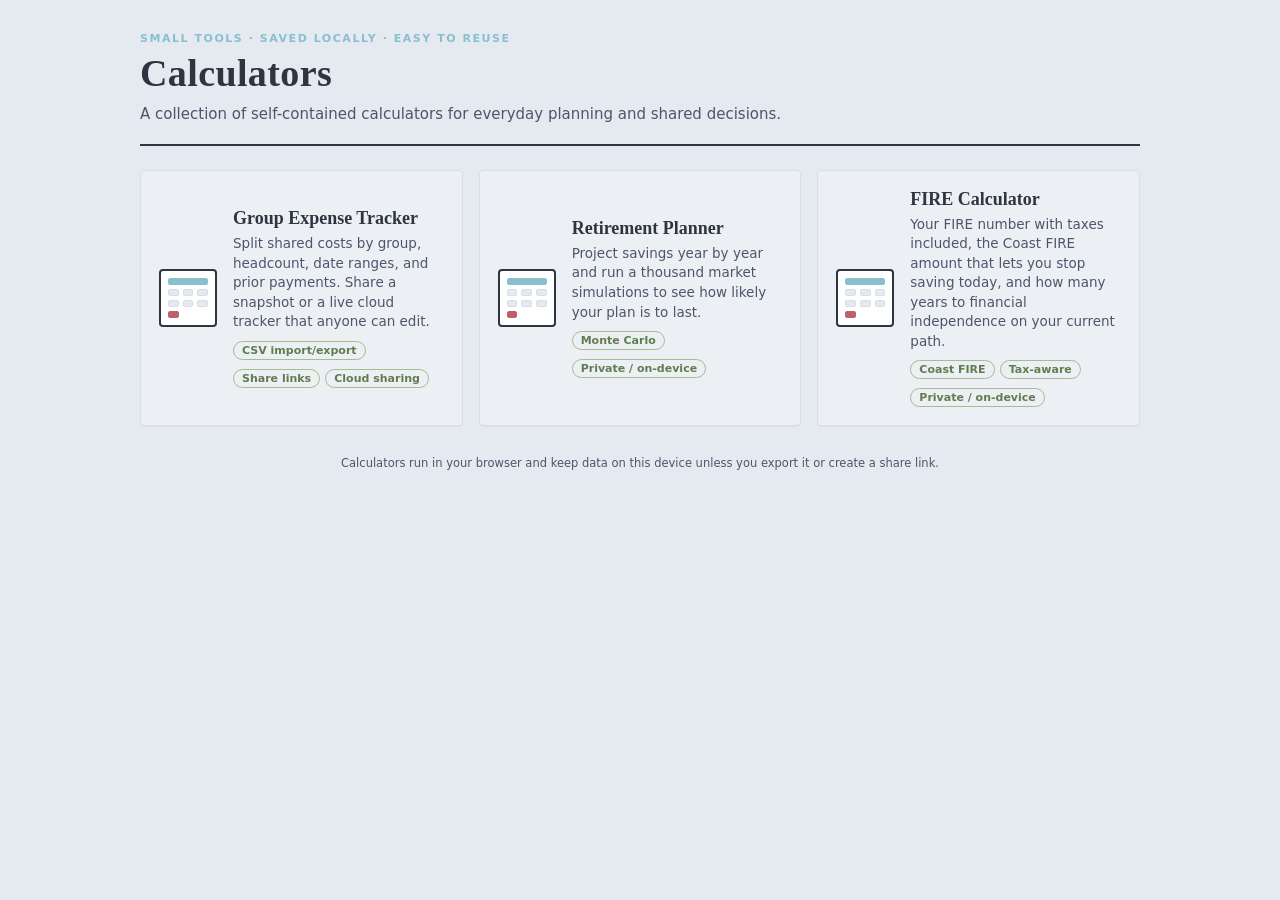
==== index.html @ 29c92a15 "Add FIRE calculator with tax-aware number, Coast FIRE, and years-to-FI" ====
<!DOCTYPE html>
<html lang="en">
<head>
<meta charset="UTF-8">
<meta name="viewport" content="width=device-width, initial-scale=1">
<title>Calculators</title>
<style>
  :root{
    --navy:#2e3440;
    --teal:#88c0d0;
    --sand:#e5e9f0;
    --paper:#eceff4;
    --ink:#2e3440;
    --muted:#4c566a;
    --coral:#bf616a;
    --line:#d8dee9;
    --green:#a3be8c;
  }
  *{box-sizing:border-box;}
  body{margin:0;background:var(--sand);color:var(--ink);font-family:'Segoe UI',system-ui,-apple-system,sans-serif;padding:32px 16px 64px;}
  .wrap{max-width:1000px;margin:0 auto;}
  header{border-bottom:2px solid var(--navy);padding-bottom:18px;margin-bottom:24px;}
  .eyebrow{font-size:11px;letter-spacing:.14em;text-transform:uppercase;color:var(--teal);font-weight:700;margin-bottom:6px;}
  h1{font-family:Georgia,'Iowan Old Style',serif;font-size:38px;margin:0 0 8px;color:var(--navy);letter-spacing:.01em;}
  .sub{color:var(--muted);font-size:15px;line-height:1.5;max-width:650px;margin:0;}
  .grid{display:grid;grid-template-columns:repeat(auto-fit,minmax(260px,1fr));gap:16px;}
  .calc-card{display:grid;grid-template-columns:58px 1fr;gap:16px;align-items:center;background:var(--paper);border:1px solid var(--line);border-radius:4px;padding:18px;text-decoration:none;color:inherit;box-shadow:0 1px 0 rgba(31,48,64,.04);}
  .calc-card:hover{border-color:var(--navy);box-shadow:0 4px 18px rgba(46,52,64,.09);transform:translateY(-1px);}
  .calc-icon{width:58px;height:58px;border:2px solid var(--navy);border-radius:4px;background:#fff;display:grid;grid-template-columns:repeat(3,1fr);gap:4px;padding:7px;}
  .calc-icon span{border:1px solid var(--line);border-radius:2px;background:var(--sand);}
  .calc-icon span:nth-child(1){grid-column:1 / 4;background:var(--teal);border-color:var(--teal);}
  .calc-icon span:nth-child(8){background:var(--coral);border-color:var(--coral);}
  .calc-card h2{font-family:Georgia,'Iowan Old Style',serif;font-size:18px;margin:0 0 5px;color:var(--navy);}
  .calc-card p{margin:0;color:var(--muted);font-size:13.5px;line-height:1.45;}
  .badge{display:inline-block;margin-top:9px;border:1px solid var(--green);color:#5f7d4f;border-radius:10px;padding:2px 8px;font-size:11px;font-weight:700;}
  footer{text-align:center;color:var(--muted);font-size:11.5px;margin-top:30px;}
  @media (max-width:640px){
    body{padding:20px 10px 48px;}
    h1{font-size:30px;}
    .calc-card{grid-template-columns:48px 1fr;padding:15px;}
    .calc-icon{width:48px;height:48px;padding:6px;}
  }
</style>
</head>
<body>
<div class="wrap">
  <header>
    <div class="eyebrow">Small tools · saved locally · easy to reuse</div>
    <h1>Calculators</h1>
    <p class="sub">A collection of self-contained calculators for everyday planning and shared decisions.</p>
  </header>

  <main class="grid" aria-label="Available calculators">
    <a class="calc-card" href="group-expense-tracker.html">
      <div class="calc-icon" aria-hidden="true">
        <span></span><span></span><span></span><span></span><span></span><span></span><span></span><span></span>
      </div>
      <div>
        <h2>Group Expense Tracker</h2>
        <p>Split shared costs by group, headcount, date ranges, and prior payments. Share a snapshot or a live cloud tracker that anyone can edit.</p>
        <span class="badge">CSV import/export</span>
        <span class="badge">Share links</span>
        <span class="badge">Cloud sharing</span>
      </div>
    </a>
    <a class="calc-card" href="retirement-calculator.html">
      <div class="calc-icon" aria-hidden="true">
        <span></span><span></span><span></span><span></span><span></span><span></span><span></span><span></span>
      </div>
      <div>
        <h2>Retirement Planner</h2>
        <p>Project savings year by year and run a thousand market simulations to see how likely your plan is to last.</p>
        <span class="badge">Monte Carlo</span>
        <span class="badge">Private / on-device</span>
      </div>
    </a>
    <a class="calc-card" href="fire-calculator.html">
      <div class="calc-icon" aria-hidden="true">
        <span></span><span></span><span></span><span></span><span></span><span></span><span></span><span></span>
      </div>
      <div>
        <h2>FIRE Calculator</h2>
        <p>Your FIRE number with taxes included, the Coast FIRE amount that lets you stop saving today, and how many years to financial independence on your current path.</p>
        <span class="badge">Coast FIRE</span>
        <span class="badge">Tax-aware</span>
        <span class="badge">Private / on-device</span>
      </div>
    </a>
  </main>

  <footer>Calculators run in your browser and keep data on this device unless you export it or create a share link.</footer>
</div>
</body>
</html>
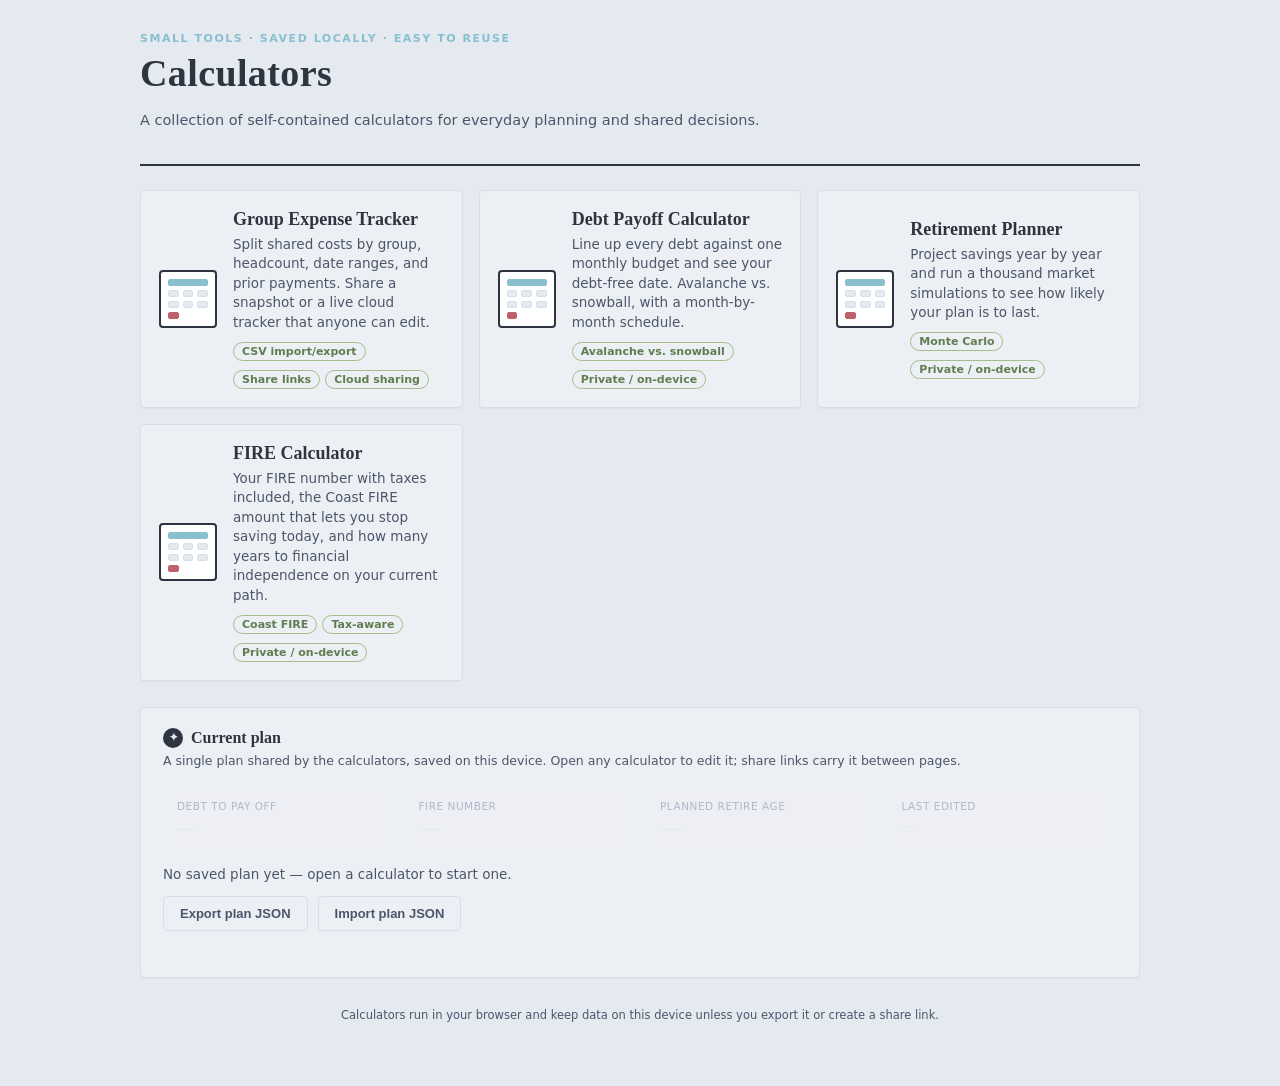
==== commit b976ecbb: "feat(debt): add Debt Payoff Calculator and unified plan-state module - debt-engine.js + debt-calcula" ====
--- a/index.html
+++ b/index.html
@@ -4,25 +4,12 @@
 <meta charset="UTF-8">
 <meta name="viewport" content="width=device-width, initial-scale=1">
 <title>Calculators</title>
+<link rel="stylesheet" href="shared.css">
 <style>
-  :root{
-    --navy:#2e3440;
-    --teal:#88c0d0;
-    --sand:#e5e9f0;
-    --paper:#eceff4;
-    --ink:#2e3440;
-    --muted:#4c566a;
-    --coral:#bf616a;
-    --line:#d8dee9;
-    --green:#a3be8c;
-  }
-  *{box-sizing:border-box;}
-  body{margin:0;background:var(--sand);color:var(--ink);font-family:'Segoe UI',system-ui,-apple-system,sans-serif;padding:32px 16px 64px;}
-  .wrap{max-width:1000px;margin:0 auto;}
-  header{border-bottom:2px solid var(--navy);padding-bottom:18px;margin-bottom:24px;}
-  .eyebrow{font-size:11px;letter-spacing:.14em;text-transform:uppercase;color:var(--teal);font-weight:700;margin-bottom:6px;}
-  h1{font-family:Georgia,'Iowan Old Style',serif;font-size:38px;margin:0 0 8px;color:var(--navy);letter-spacing:.01em;}
-  .sub{color:var(--muted);font-size:15px;line-height:1.5;max-width:650px;margin:0;}
+  /* page-specific styles (shared base lives in shared.css) */
+  :root{--green:#a3be8c;}
+  header{margin-bottom:24px;}
+  h1{font-size:38px;margin-bottom:8px;}
   .grid{display:grid;grid-template-columns:repeat(auto-fit,minmax(260px,1fr));gap:16px;}
   .calc-card{display:grid;grid-template-columns:58px 1fr;gap:16px;align-items:center;background:var(--paper);border:1px solid var(--line);border-radius:4px;padding:18px;text-decoration:none;color:inherit;box-shadow:0 1px 0 rgba(31,48,64,.04);}
   .calc-card:hover{border-color:var(--navy);box-shadow:0 4px 18px rgba(46,52,64,.09);transform:translateY(-1px);}
@@ -33,7 +20,9 @@
   .calc-card h2{font-family:Georgia,'Iowan Old Style',serif;font-size:18px;margin:0 0 5px;color:var(--navy);}
   .calc-card p{margin:0;color:var(--muted);font-size:13.5px;line-height:1.45;}
   .badge{display:inline-block;margin-top:9px;border:1px solid var(--green);color:#5f7d4f;border-radius:10px;padding:2px 8px;font-size:11px;font-weight:700;}
-  footer{text-align:center;color:var(--muted);font-size:11.5px;margin-top:30px;}
+  .plan-card{margin-top:26px;}
+  .plan-card .empty{color:var(--muted);font-size:13.5px;}
+  .plan-actions{display:flex;gap:10px;flex-wrap:wrap;margin-top:14px;align-items:center;}
   @media (max-width:640px){
     body{padding:20px 10px 48px;}
     h1{font-size:30px;}
@@ -63,6 +52,17 @@
         <span class="badge">Cloud sharing</span>
       </div>
     </a>
+    <a class="calc-card" href="debt-calculator.html">
+      <div class="calc-icon" aria-hidden="true">
+        <span></span><span></span><span></span><span></span><span></span><span></span><span></span><span></span>
+      </div>
+      <div>
+        <h2>Debt Payoff Calculator</h2>
+        <p>Line up every debt against one monthly budget and see your debt-free date. Avalanche vs. snowball, with a month-by-month schedule.</p>
+        <span class="badge">Avalanche vs. snowball</span>
+        <span class="badge">Private / on-device</span>
+      </div>
+    </a>
     <a class="calc-card" href="retirement-calculator.html">
       <div class="calc-icon" aria-hidden="true">
         <span></span><span></span><span></span><span></span><span></span><span></span><span></span><span></span>
@@ -88,7 +88,103 @@
     </a>
   </main>
 
+  <section class="card plan-card" id="planCard">
+    <h2><span class="n">✦</span>Current plan</h2>
+    <p class="hint">A single plan shared by the calculators, saved on this device. Open any calculator to edit it; share links carry it between pages.</p>
+    <div class="metric-grid" id="planMetrics" hidden>
+      <div class="metric"><div class="k">Debt to pay off</div><div class="val" id="sumDebt">—</div></div>
+      <div class="metric"><div class="k">FIRE number</div><div class="val" id="sumFire">—</div></div>
+      <div class="metric"><div class="k">Planned retire age</div><div class="val" id="sumRetire">—</div></div>
+      <div class="metric"><div class="k">Last edited</div><div class="val small" id="sumEdited">—</div></div>
+    </div>
+    <p class="empty" id="planEmpty" hidden>No saved plan yet — open a calculator to start one.</p>
+    <div class="plan-actions">
+      <button class="toolbtn secondary" onclick="exportPlanJson()">Export plan JSON</button>
+      <button class="toolbtn secondary" onclick="openPlanImport()">Import plan JSON</button>
+      <input type="file" id="planImportInput" accept=".json,application/json" hidden>
+      <div class="toolstatus" id="planStatus" aria-live="polite"></div>
+    </div>
+  </section>
+
   <footer>Calculators run in your browser and keep data on this device unless you export it or create a share link.</footer>
 </div>
+
+<script src="common.js"></script>
+<script src="fire-engine.js"></script>
+<script src="retirement-engine.js"></script>
+<script src="debt-engine.js"></script>
+<script src="plan-state.js"></script>
+<script>
+function planStatus(msg, isError){
+  const el = document.getElementById('planStatus');
+  el.textContent = msg || '';
+  el.style.color = isError ? 'var(--coral)' : '';
+}
+
+async function renderPlanSummary(){
+  let raw = null;
+  try { raw = localStorage.getItem(PlanState.STORAGE_KEY); } catch (e) {}
+  const metrics = document.getElementById('planMetrics');
+  const empty = document.getElementById('planEmpty');
+  if (!raw) {
+    metrics.hidden = true;
+    empty.hidden = false;
+    return;
+  }
+  let full;
+  try { full = PlanState.normalizeFullState(JSON.parse(raw)); }
+  catch (e) { metrics.hidden = true; empty.hidden = false; empty.textContent = 'Saved plan could not be read.'; return; }
+
+  const debtTotal = (full.debts || []).reduce((s, d) => s + d.balance, 0);
+  const fireNum = full.fire ? FireEngine.fireNumber(full.fire).fireNumber : null;
+  const retireAge = full.retirement ? full.retirement.you.retireAge : null;
+  document.getElementById('sumDebt').textContent = debtTotal > 0 ? fmtCompact(debtTotal) : '—';
+  document.getElementById('sumFire').textContent = fireNum != null ? fmtCompact(fireNum) : '—';
+  document.getElementById('sumRetire').textContent = retireAge != null ? 'Age ' + retireAge : '—';
+  document.getElementById('sumEdited').textContent = full.meta && full.meta.lastEdited
+    ? new Date(full.meta.lastEdited).toLocaleDateString()
+    : '—';
+  empty.hidden = true;
+  metrics.hidden = false;
+}
+
+function downloadJson(obj, name){
+  const blob = new Blob([JSON.stringify(obj, null, 2)], { type: 'application/json' });
+  const a = document.createElement('a');
+  a.href = URL.createObjectURL(blob);
+  a.download = name;
+  document.body.appendChild(a); a.click();
+  setTimeout(() => { URL.revokeObjectURL(a.href); a.remove(); }, 0);
+}
+
+function exportPlanJson(){
+  PlanState.load().then(full => {
+    downloadJson(full, 'financial-plan.json');
+    planStatus('Exported the current plan as JSON.');
+  });
+}
+
+function openPlanImport(){ document.getElementById('planImportInput').click(); }
+
+document.getElementById('planImportInput').addEventListener('change', async (e) => {
+  const file = e.target.files && e.target.files[0];
+  e.target.value = '';
+  if (!file) return;
+  try {
+    const parsed = JSON.parse(await file.text());
+    if (!parsed || typeof parsed !== 'object') throw new Error('Not a plan file.');
+    const full = PlanState.normalizeFullState(parsed);
+    try { localStorage.setItem(PlanState.STORAGE_KEY, JSON.stringify(full)); } catch (err) {
+      throw new Error('Could not save locally (private browsing?).');
+    }
+    await renderPlanSummary();
+    planStatus('Imported plan from JSON.');
+  } catch (err) {
+    planStatus('Import failed: ' + err.message, true);
+  }
+});
+
+renderPlanSummary();
+</script>
 </body>
 </html>
--- a/shared.css
+++ b/shared.css
@@ -0,0 +1,78 @@
+/*
+ * Shared styles for the calculator pages (index.html, retirement-calculator.html,
+ * fire-calculator.html). Page-specific styles live in each page's own <style>
+ * block, which loads after this file and can override anything here.
+ */
+:root{
+  --navy:#2e3440;
+  --teal:#88c0d0;
+  --sand:#e5e9f0;
+  --paper:#eceff4;
+  --ink:#2e3440;
+  --muted:#4c566a;
+  --coral:#bf616a;
+  --line:#d8dee9;
+  --good:#a3be8c;
+  --gold:#ebcb8b;
+  --frost:#5e81ac;
+  --on-navy:#c9d2e0;       /* muted text on navy cards */
+  --on-navy-muted:#aeb9cc; /* fainter labels on navy cards */
+  --row-line:#e3e8f0;      /* hairline between table rows */
+}
+*{box-sizing:border-box;}
+body{margin:0;background:var(--sand);color:var(--ink);font-family:'Segoe UI',system-ui,-apple-system,sans-serif;padding:32px 16px 64px;}
+.wrap{max-width:1000px;margin:0 auto;}
+.topnav{margin-bottom:18px;}
+.backlink{color:var(--muted);font-size:13px;text-decoration:none;font-weight:600;}
+.backlink:hover{color:var(--navy);text-decoration:underline;}
+header{border-bottom:2px solid var(--navy);padding-bottom:18px;margin-bottom:20px;}
+.eyebrow{font-size:11px;letter-spacing:.14em;text-transform:uppercase;color:var(--teal);font-weight:700;margin-bottom:6px;}
+h1{font-family:Georgia,'Iowan Old Style',serif;font-size:34px;margin:0 0 6px;color:var(--navy);letter-spacing:.01em;}
+.sub{color:var(--muted);font-size:14.5px;line-height:1.5;max-width:680px;}
+.toolbtn{border:1px solid var(--navy);background:var(--paper);color:var(--navy);border-radius:4px;padding:9px 16px;font-size:13px;font-weight:600;cursor:pointer;}
+.toolbtn:hover{background:var(--navy);color:var(--sand);}
+.toolbtn.secondary{border-color:var(--line);color:var(--muted);}
+.toolbtn.secondary:hover{background:var(--line);color:var(--ink);}
+.toolstatus{flex-basis:100%;color:var(--muted);font-size:12px;line-height:1.4;min-height:16px;}
+.card{background:var(--paper);border:1px solid var(--line);border-radius:4px;padding:20px 22px;margin-bottom:22px;box-shadow:0 1px 0 rgba(31,48,64,.04);}
+.card h2{font-family:Georgia,serif;font-size:16px;color:var(--navy);margin:0 0 4px;display:flex;align-items:center;gap:8px;}
+.card h2 .n{display:inline-flex;align-items:center;justify-content:center;width:20px;height:20px;border-radius:50%;background:var(--navy);color:var(--sand);font-size:11px;font-family:Georgia,serif;flex:none;}
+.card p.hint{color:var(--muted);font-size:12.5px;margin:0 0 14px;line-height:1.5;}
+label.fld{display:block;font-size:11px;letter-spacing:.04em;text-transform:uppercase;color:var(--muted);font-weight:600;margin-bottom:4px;}
+.fld-note{font-size:11px;color:var(--muted);font-weight:400;text-transform:none;letter-spacing:0;}
+.grid2{display:grid;grid-template-columns:repeat(auto-fit,minmax(180px,1fr));gap:14px 18px;}
+.grid3{display:grid;grid-template-columns:repeat(auto-fit,minmax(150px,1fr));gap:14px 18px;}
+/* keep entry boxes on a common line even when some labels wrap to two lines */
+.grid2>div,.grid3>div{display:flex;flex-direction:column;justify-content:flex-end;}
+input[type=text], input[type=number], input[type=date], select{width:100%;border:1px solid var(--line);background:#fff;border-radius:3px;padding:7px 8px;font-size:13.5px;color:var(--ink);font-family:inherit;}
+/* hide native number spinners so the $ / % suffixes never collide with them */
+input[type=number]{-moz-appearance:textfield;appearance:textfield;}
+input[type=number]::-webkit-outer-spin-button,input[type=number]::-webkit-inner-spin-button{-webkit-appearance:none;margin:0;}
+.inline-suffix{position:relative;}
+.inline-suffix input{padding-right:26px;}
+.inline-suffix .suffix{position:absolute;right:9px;top:50%;transform:translateY(-50%);color:var(--muted);font-size:12px;pointer-events:none;}
+details{margin-top:16px;}
+summary{cursor:pointer;font-size:12.5px;color:var(--teal);font-weight:600;}
+table{width:100%;border-collapse:collapse;font-size:13.5px;}
+th{text-align:left;font-size:10.5px;letter-spacing:.06em;text-transform:uppercase;color:var(--muted);font-weight:600;padding:0 8px 8px;border-bottom:1px solid var(--line);}
+td{padding:6px 8px;border-bottom:1px solid var(--row-line);vertical-align:middle;}
+td.num{text-align:right;font-variant-numeric:tabular-nums;}
+.segmented{display:inline-flex;border:1px solid var(--navy);border-radius:4px;overflow:hidden;flex-wrap:wrap;align-self:flex-start;}
+.segmented button{border:none;background:var(--paper);color:var(--navy);padding:8px 15px;font-size:12.5px;cursor:pointer;font-weight:600;}
+.segmented button.active{background:var(--navy);color:var(--sand);}
+.addbtn{margin-top:10px;border:1px dashed var(--teal);background:transparent;color:var(--teal);border-radius:3px;padding:7px 12px;font-size:12.5px;cursor:pointer;font-weight:600;}
+.addbtn:hover{background:rgba(79,138,143,.08);}
+.iconbtn{border:1px solid var(--line);background:#fff;color:var(--muted);border-radius:3px;width:26px;height:26px;cursor:pointer;font-size:14px;display:flex;align-items:center;justify-content:center;}
+.iconbtn:hover{background:var(--sand);color:var(--navy);}
+.scroller{overflow-x:auto;-webkit-overflow-scrolling:touch;}
+footer{text-align:center;color:var(--muted);font-size:11.5px;margin-top:30px;}
+
+/* navy result cards */
+.verdict-card{background:var(--navy);color:var(--sand);border-color:var(--navy);}
+.verdict-card h2{color:var(--sand);}
+.verdict-card p.hint{color:var(--on-navy);}
+.metric-grid{display:grid;grid-template-columns:repeat(auto-fit,minmax(150px,1fr));gap:12px;margin-top:18px;}
+.metric{background:rgba(255,255,255,.06);border:1px solid rgba(255,255,255,.14);border-radius:4px;padding:11px 13px;}
+.metric .k{font-size:10.5px;letter-spacing:.05em;text-transform:uppercase;color:var(--on-navy-muted);margin-bottom:5px;}
+.metric .val{font-family:Georgia,serif;font-size:20px;font-weight:700;color:var(--sand);}
+.metric .val.small{font-size:15px;}
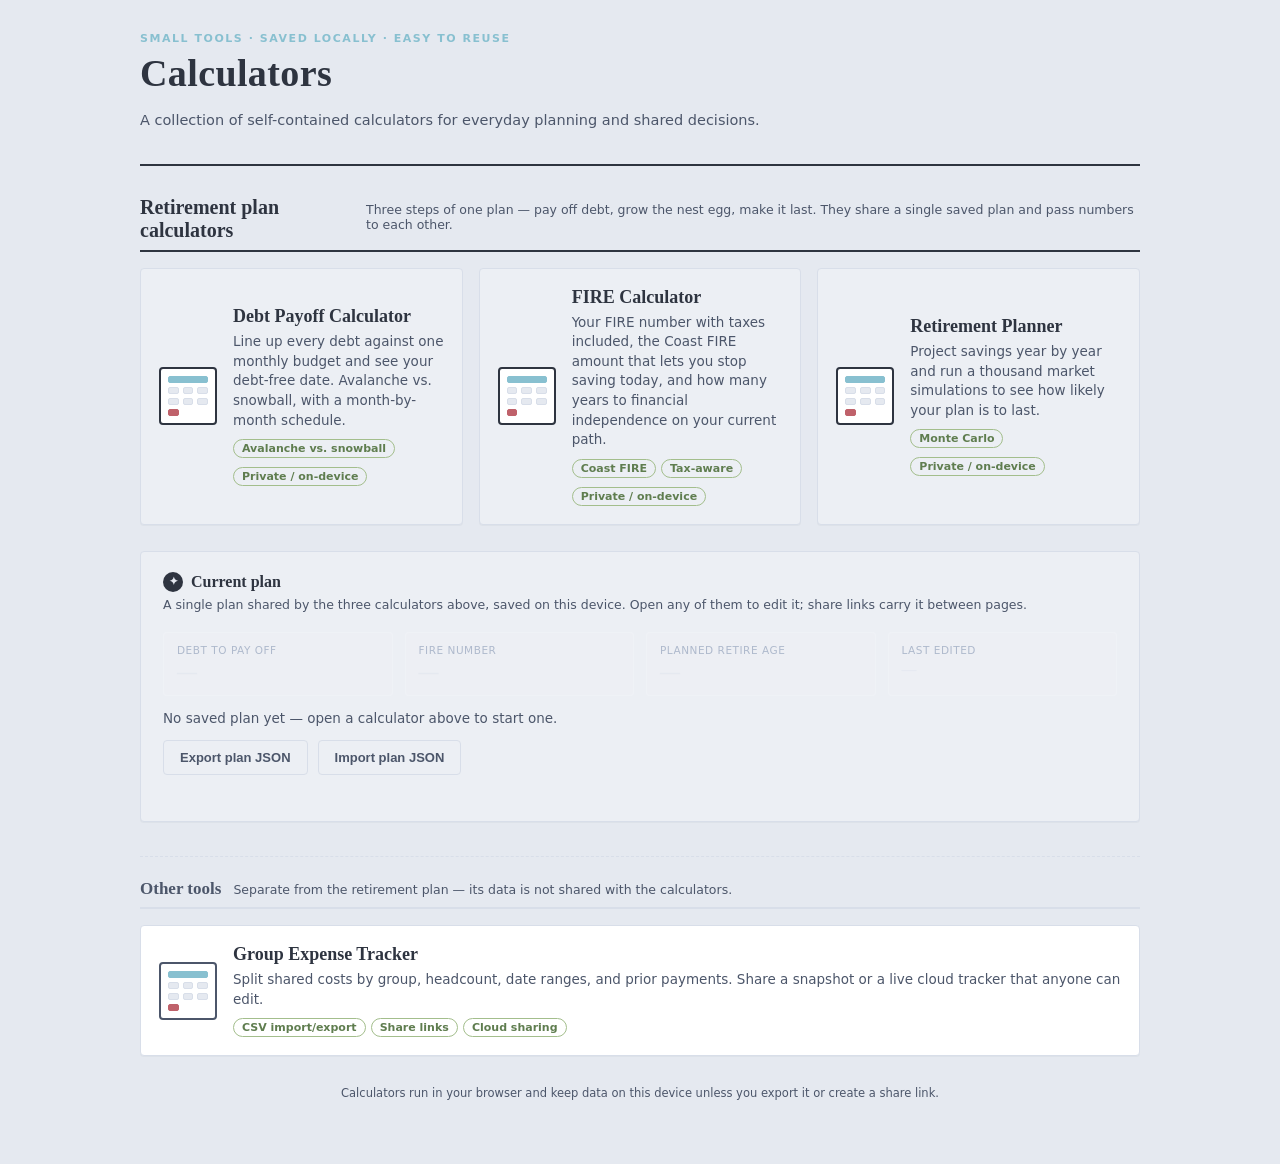
==== commit 59e63b3c: "feat(index): separate retirement plan calculators from other tools Split the landing page into label" ====
--- a/index.html
+++ b/index.html
@@ -23,6 +23,16 @@
   .plan-card{margin-top:26px;}
   .plan-card .empty{color:var(--muted);font-size:13.5px;}
   .plan-actions{display:flex;gap:10px;flex-wrap:wrap;margin-top:14px;align-items:center;}
+  .section{margin-top:30px;}
+  .section-head{display:flex;align-items:baseline;gap:12px;border-bottom:2px solid var(--navy);padding-bottom:8px;margin-bottom:16px;}
+  .section-head h2{font-family:Georgia,'Iowan Old Style',serif;font-size:20px;margin:0;color:var(--navy);}
+  .section-head p{margin:0;font-size:12.5px;color:var(--muted);}
+  /* the "other tools" band is deliberately quieter than the plan section */
+  .section.other{margin-top:34px;padding-top:22px;border-top:1px dashed var(--line);}
+  .section.other .section-head{border-bottom-color:var(--line);}
+  .section.other .section-head h2{color:var(--muted);font-size:17px;}
+  .calc-card.other-card{background:#fff;}
+  .calc-card.other-card .calc-icon{border-color:var(--muted);}
   @media (max-width:640px){
     body{padding:20px 10px 48px;}
     h1{font-size:30px;}
@@ -39,8 +49,73 @@
     <p class="sub">A collection of self-contained calculators for everyday planning and shared decisions.</p>
   </header>
 
-  <main class="grid" aria-label="Available calculators">
-    <a class="calc-card" href="group-expense-tracker.html">
+  <section class="section" aria-label="Retirement plan calculators">
+    <div class="section-head">
+      <h2>Retirement plan calculators</h2>
+      <p>Three steps of one plan — pay off debt, grow the nest egg, make it last. They share a single saved plan and pass numbers to each other.</p>
+    </div>
+    <main class="grid" aria-label="Retirement plan calculators">
+      <a class="calc-card" href="debt-calculator.html">
+        <div class="calc-icon" aria-hidden="true">
+          <span></span><span></span><span></span><span></span><span></span><span></span><span></span><span></span>
+        </div>
+        <div>
+          <h2>Debt Payoff Calculator</h2>
+          <p>Line up every debt against one monthly budget and see your debt-free date. Avalanche vs. snowball, with a month-by-month schedule.</p>
+          <span class="badge">Avalanche vs. snowball</span>
+          <span class="badge">Private / on-device</span>
+        </div>
+      </a>
+      <a class="calc-card" href="fire-calculator.html">
+        <div class="calc-icon" aria-hidden="true">
+          <span></span><span></span><span></span><span></span><span></span><span></span><span></span><span></span>
+        </div>
+        <div>
+          <h2>FIRE Calculator</h2>
+          <p>Your FIRE number with taxes included, the Coast FIRE amount that lets you stop saving today, and how many years to financial independence on your current path.</p>
+          <span class="badge">Coast FIRE</span>
+          <span class="badge">Tax-aware</span>
+          <span class="badge">Private / on-device</span>
+        </div>
+      </a>
+      <a class="calc-card" href="retirement-calculator.html">
+        <div class="calc-icon" aria-hidden="true">
+          <span></span><span></span><span></span><span></span><span></span><span></span><span></span><span></span>
+        </div>
+        <div>
+          <h2>Retirement Planner</h2>
+          <p>Project savings year by year and run a thousand market simulations to see how likely your plan is to last.</p>
+          <span class="badge">Monte Carlo</span>
+          <span class="badge">Private / on-device</span>
+        </div>
+      </a>
+    </main>
+
+    <section class="card plan-card" id="planCard">
+      <h2><span class="n">✦</span>Current plan</h2>
+      <p class="hint">A single plan shared by the three calculators above, saved on this device. Open any of them to edit it; share links carry it between pages.</p>
+      <div class="metric-grid" id="planMetrics" hidden>
+        <div class="metric"><div class="k">Debt to pay off</div><div class="val" id="sumDebt">—</div></div>
+        <div class="metric"><div class="k">FIRE number</div><div class="val" id="sumFire">—</div></div>
+        <div class="metric"><div class="k">Planned retire age</div><div class="val" id="sumRetire">—</div></div>
+        <div class="metric"><div class="k">Last edited</div><div class="val small" id="sumEdited">—</div></div>
+      </div>
+      <p class="empty" id="planEmpty" hidden>No saved plan yet — open a calculator above to start one.</p>
+      <div class="plan-actions">
+        <button class="toolbtn secondary" onclick="exportPlanJson()">Export plan JSON</button>
+        <button class="toolbtn secondary" onclick="openPlanImport()">Import plan JSON</button>
+        <input type="file" id="planImportInput" accept=".json,application/json" hidden>
+        <div class="toolstatus" id="planStatus" aria-live="polite"></div>
+      </div>
+    </section>
+  </section>
+
+  <section class="section other" aria-label="Other tools">
+    <div class="section-head">
+      <h2>Other tools</h2>
+      <p>Separate from the retirement plan — its data is not shared with the calculators.</p>
+    </div>
+    <a class="calc-card other-card" href="group-expense-tracker.html">
       <div class="calc-icon" aria-hidden="true">
         <span></span><span></span><span></span><span></span><span></span><span></span><span></span><span></span>
       </div>
@@ -52,58 +127,6 @@
         <span class="badge">Cloud sharing</span>
       </div>
     </a>
-    <a class="calc-card" href="debt-calculator.html">
-      <div class="calc-icon" aria-hidden="true">
-        <span></span><span></span><span></span><span></span><span></span><span></span><span></span><span></span>
-      </div>
-      <div>
-        <h2>Debt Payoff Calculator</h2>
-        <p>Line up every debt against one monthly budget and see your debt-free date. Avalanche vs. snowball, with a month-by-month schedule.</p>
-        <span class="badge">Avalanche vs. snowball</span>
-        <span class="badge">Private / on-device</span>
-      </div>
-    </a>
-    <a class="calc-card" href="retirement-calculator.html">
-      <div class="calc-icon" aria-hidden="true">
-        <span></span><span></span><span></span><span></span><span></span><span></span><span></span><span></span>
-      </div>
-      <div>
-        <h2>Retirement Planner</h2>
-        <p>Project savings year by year and run a thousand market simulations to see how likely your plan is to last.</p>
-        <span class="badge">Monte Carlo</span>
-        <span class="badge">Private / on-device</span>
-      </div>
-    </a>
-    <a class="calc-card" href="fire-calculator.html">
-      <div class="calc-icon" aria-hidden="true">
-        <span></span><span></span><span></span><span></span><span></span><span></span><span></span><span></span>
-      </div>
-      <div>
-        <h2>FIRE Calculator</h2>
-        <p>Your FIRE number with taxes included, the Coast FIRE amount that lets you stop saving today, and how many years to financial independence on your current path.</p>
-        <span class="badge">Coast FIRE</span>
-        <span class="badge">Tax-aware</span>
-        <span class="badge">Private / on-device</span>
-      </div>
-    </a>
-  </main>
-
-  <section class="card plan-card" id="planCard">
-    <h2><span class="n">✦</span>Current plan</h2>
-    <p class="hint">A single plan shared by the calculators, saved on this device. Open any calculator to edit it; share links carry it between pages.</p>
-    <div class="metric-grid" id="planMetrics" hidden>
-      <div class="metric"><div class="k">Debt to pay off</div><div class="val" id="sumDebt">—</div></div>
-      <div class="metric"><div class="k">FIRE number</div><div class="val" id="sumFire">—</div></div>
-      <div class="metric"><div class="k">Planned retire age</div><div class="val" id="sumRetire">—</div></div>
-      <div class="metric"><div class="k">Last edited</div><div class="val small" id="sumEdited">—</div></div>
-    </div>
-    <p class="empty" id="planEmpty" hidden>No saved plan yet — open a calculator to start one.</p>
-    <div class="plan-actions">
-      <button class="toolbtn secondary" onclick="exportPlanJson()">Export plan JSON</button>
-      <button class="toolbtn secondary" onclick="openPlanImport()">Import plan JSON</button>
-      <input type="file" id="planImportInput" accept=".json,application/json" hidden>
-      <div class="toolstatus" id="planStatus" aria-live="polite"></div>
-    </div>
   </section>
 
   <footer>Calculators run in your browser and keep data on this device unless you export it or create a share link.</footer>
